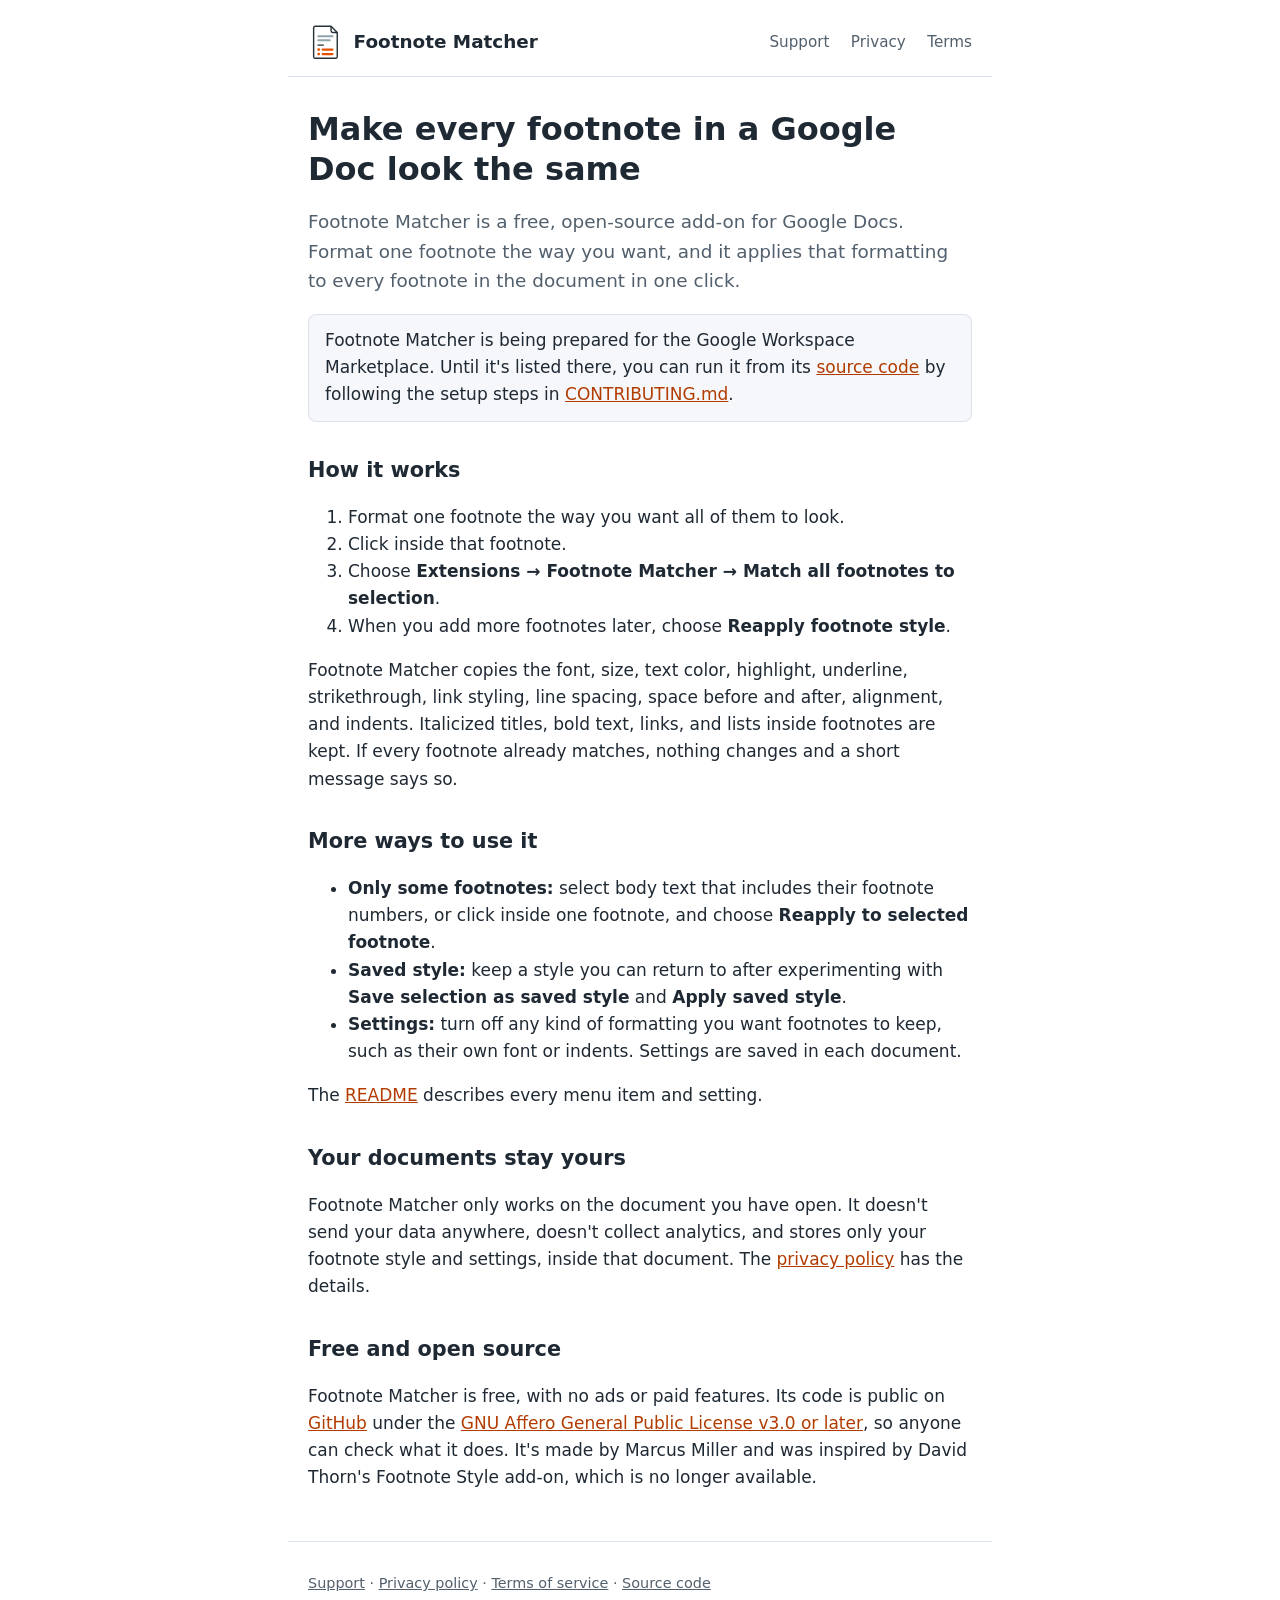
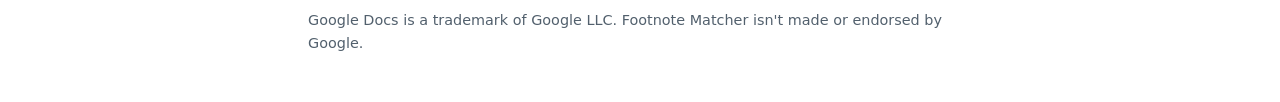
==== site/index.html @ 3d248acb "Add a website and Marketplace listing materials Add site/, a static website for footnote-matcher.mil" ====
<!DOCTYPE html>
<!--
  Footnote Matcher website
  Copyright (C) 2026 Marcus Miller
  SPDX-License-Identifier: AGPL-3.0-or-later
  Licensed under the GNU Affero General Public License v3.0 or later.
  See the LICENSE file or <https://www.gnu.org/licenses/>.
-->
<html lang="en">
<head>
  <meta charset="utf-8">
  <meta name="viewport" content="width=device-width, initial-scale=1">
  <title>Footnote Matcher: make every footnote in a Google Doc look the same</title>
  <meta name="description" content="Footnote Matcher is a free, open-source add-on for Google Docs that copies one footnote's formatting to every footnote in the document.">
  <link rel="icon" href="assets/icon.svg" type="image/svg+xml">
  <link rel="stylesheet" href="style.css">
</head>
<body>
  <header>
    <a class="home" href="./"><img src="assets/icon.svg" alt="">Footnote Matcher</a>
    <nav aria-label="Site">
      <a href="support.html">Support</a>
      <a href="privacy.html">Privacy</a>
      <a href="terms.html">Terms</a>
    </nav>
  </header>

  <main>
    <h1>Make every footnote in a Google Doc look the same</h1>
    <p class="lead">Footnote Matcher is a free, open-source add-on for Google Docs. Format one footnote the way you want, and it applies that formatting to every footnote in the document in one click.</p>

    <p class="status">Footnote Matcher is being prepared for the Google Workspace Marketplace. Until it's listed there, you can run it from its <a href="https://github.com/Tanman310/Footnote-Matcher">source code</a> by following the setup steps in <a href="https://github.com/Tanman310/Footnote-Matcher/blob/main/CONTRIBUTING.md#development-setup">CONTRIBUTING.md</a>.</p>

    <h2>How it works</h2>
    <ol>
      <li>Format one footnote the way you want all of them to look.</li>
      <li>Click inside that footnote.</li>
      <li>Choose <strong>Extensions → Footnote Matcher → Match all footnotes to selection</strong>.</li>
      <li>When you add more footnotes later, choose <strong>Reapply footnote style</strong>.</li>
    </ol>
    <p>Footnote Matcher copies the font, size, text color, highlight, underline, strikethrough, link styling, line spacing, space before and after, alignment, and indents. Italicized titles, bold text, links, and lists inside footnotes are kept. If every footnote already matches, nothing changes and a short message says so.</p>

    <h2>More ways to use it</h2>
    <ul>
      <li><strong>Only some footnotes:</strong> select body text that includes their footnote numbers, or click inside one footnote, and choose <strong>Reapply to selected footnote</strong>.</li>
      <li><strong>Saved style:</strong> keep a style you can return to after experimenting with <strong>Save selection as saved style</strong> and <strong>Apply saved style</strong>.</li>
      <li><strong>Settings:</strong> turn off any kind of formatting you want footnotes to keep, such as their own font or indents. Settings are saved in each document.</li>
    </ul>
    <p>The <a href="https://github.com/Tanman310/Footnote-Matcher#readme">README</a> describes every menu item and setting.</p>

    <h2>Your documents stay yours</h2>
    <p>Footnote Matcher only works on the document you have open. It doesn't send your data anywhere, doesn't collect analytics, and stores only your footnote style and settings, inside that document. The <a href="privacy.html">privacy policy</a> has the details.</p>

    <h2>Free and open source</h2>
    <p>Footnote Matcher is free, with no ads or paid features. Its code is public on <a href="https://github.com/Tanman310/Footnote-Matcher">GitHub</a> under the <a href="https://github.com/Tanman310/Footnote-Matcher/blob/main/LICENSE">GNU Affero General Public License v3.0 or later</a>, so anyone can check what it does. It's made by Marcus Miller and was inspired by David Thorn's Footnote Style add-on, which is no longer available.</p>
  </main>

  <footer>
    <p><a href="support.html">Support</a> · <a href="privacy.html">Privacy policy</a> · <a href="terms.html">Terms of service</a> · <a href="https://github.com/Tanman310/Footnote-Matcher">Source code</a></p>
    <p>Google Docs is a trademark of Google LLC. Footnote Matcher isn't made or endorsed by Google.</p>
  </footer>
</body>
</html>
---- site/style.css ----
/*
 * Footnote Matcher website
 * Copyright (C) 2026 Marcus Miller
 * SPDX-License-Identifier: AGPL-3.0-or-later
 * Licensed under the GNU Affero General Public License v3.0 or later.
 * See the LICENSE file or <https://www.gnu.org/licenses/>.
 */

:root {
  --text: #1f2933;
  --muted: #52606d;
  --accent: #b23c00;
  --border: #d9e2ec;
  --background: #ffffff;
  --panel: #f5f7fa;
}

@media (prefers-color-scheme: dark) {
  :root {
    --text: #e4e7eb;
    --muted: #9aa5b1;
    --accent: #ff9e5e;
    --border: #3e4c59;
    --background: #121820;
    --panel: #1c2530;
  }
}

* { box-sizing: border-box; }

body {
  margin: 0;
  font-family: system-ui, -apple-system, "Segoe UI", Roboto, sans-serif;
  font-size: 17px;
  line-height: 1.6;
  color: var(--text);
  background: var(--background);
}

header, main, footer {
  max-width: 44rem;
  margin: 0 auto;
  padding: 0 1.25rem;
}

header {
  display: flex;
  align-items: center;
  gap: 0.75rem;
  padding-top: 1.5rem;
  padding-bottom: 1rem;
  border-bottom: 1px solid var(--border);
}

header a.home {
  display: flex;
  align-items: center;
  gap: 0.6rem;
  color: var(--text);
  font-weight: 600;
  font-size: 1.15rem;
  text-decoration: none;
}

header img { width: 36px; height: 36px; }

nav { margin-left: auto; }

nav a {
  margin-left: 1rem;
  color: var(--muted);
  text-decoration: none;
  font-size: 0.95rem;
}

nav a:hover, nav a[aria-current="page"] { color: var(--text); text-decoration: underline; }

main { padding-top: 1.5rem; padding-bottom: 2rem; }

h1 { font-size: 2rem; line-height: 1.25; margin: 0.5rem 0 1rem; }
h2 { font-size: 1.3rem; margin: 2rem 0 0.5rem; }

a { color: var(--accent); }

.lead { font-size: 1.15rem; color: var(--muted); }

.updated { color: var(--muted); font-size: 0.95rem; }

.status {
  background: var(--panel);
  border: 1px solid var(--border);
  border-radius: 8px;
  padding: 0.75rem 1rem;
}

code {
  font-size: 0.95em;
  background: var(--panel);
  padding: 0.1em 0.3em;
  border-radius: 4px;
}

footer {
  padding-top: 1rem;
  padding-bottom: 2rem;
  border-top: 1px solid var(--border);
  color: var(--muted);
  font-size: 0.9rem;
}

footer a { color: var(--muted); }

@media (max-width: 560px) {
  header { flex-wrap: wrap; }
  nav { margin-left: 0; width: 100%; }
  nav a { margin-left: 0; margin-right: 1rem; }
}
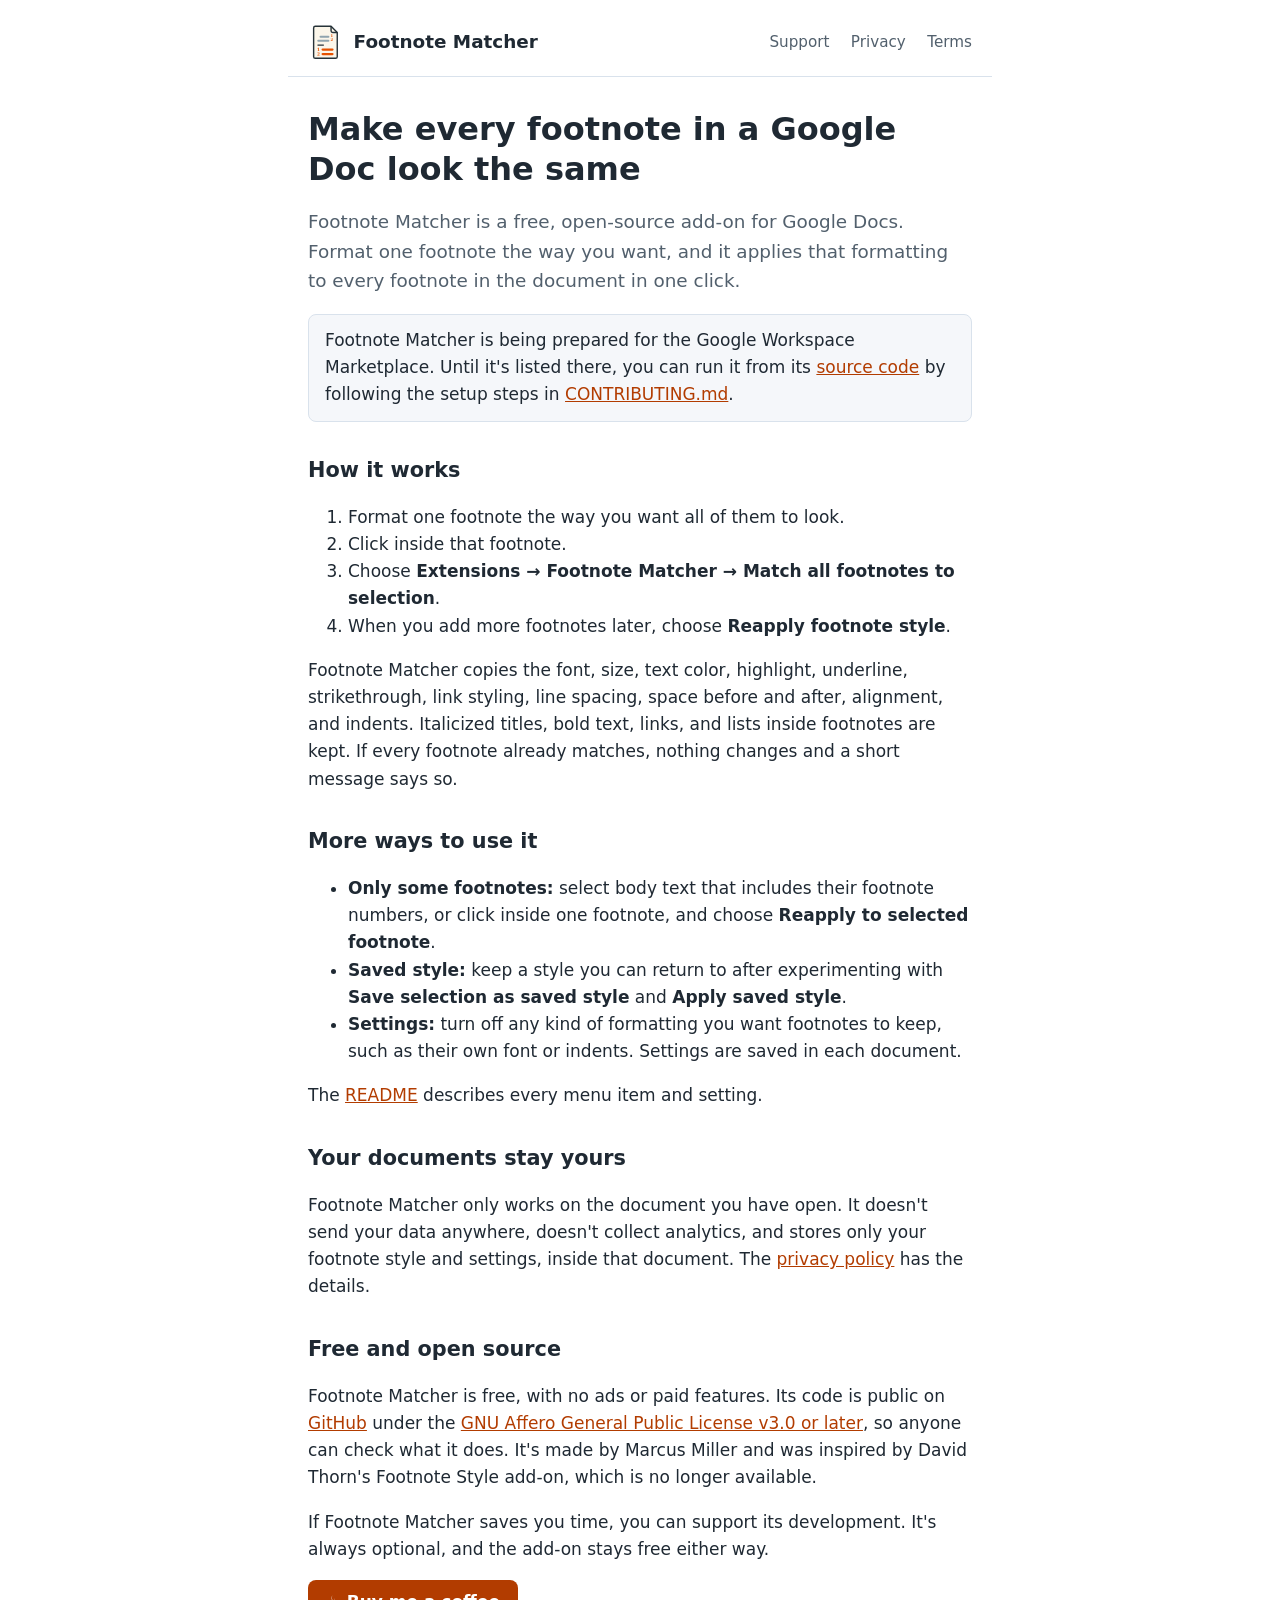
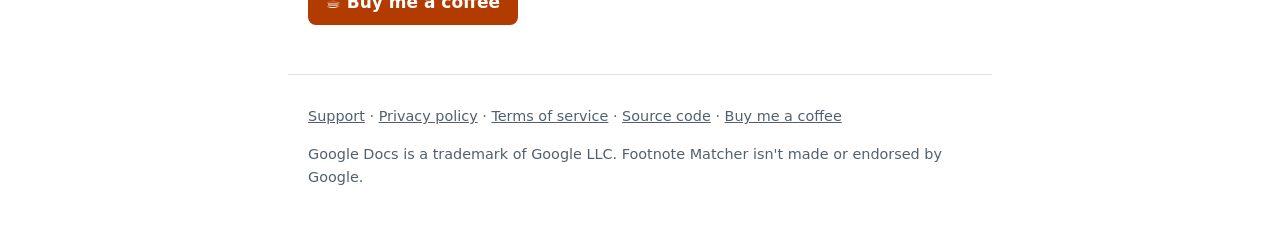
==== commit bf8e10a2: "Add a Buy Me a Coffee link to the website Add a "Buy me a coffee" button under "Free and open source" ====
--- a/site/index.html
+++ b/site/index.html
@@ -53,10 +53,12 @@
 
     <h2>Free and open source</h2>
     <p>Footnote Matcher is free, with no ads or paid features. Its code is public on <a href="https://github.com/Tanman310/Footnote-Matcher">GitHub</a> under the <a href="https://github.com/Tanman310/Footnote-Matcher/blob/main/LICENSE">GNU Affero General Public License v3.0 or later</a>, so anyone can check what it does. It's made by Marcus Miller and was inspired by David Thorn's Footnote Style add-on, which is no longer available.</p>
+    <p>If Footnote Matcher saves you time, you can support its development. It's always optional, and the add-on stays free either way.</p>
+    <p><a class="button" href="https://buymeacoffee.com/tanman310">☕ Buy me a coffee</a></p>
   </main>
 
   <footer>
-    <p><a href="support.html">Support</a> · <a href="privacy.html">Privacy policy</a> · <a href="terms.html">Terms of service</a> · <a href="https://github.com/Tanman310/Footnote-Matcher">Source code</a></p>
+    <p><a href="support.html">Support</a> · <a href="privacy.html">Privacy policy</a> · <a href="terms.html">Terms of service</a> · <a href="https://github.com/Tanman310/Footnote-Matcher">Source code</a> · <a href="https://buymeacoffee.com/tanman310">Buy me a coffee</a></p>
     <p>Google Docs is a trademark of Google LLC. Footnote Matcher isn't made or endorsed by Google.</p>
   </footer>
 </body>
--- a/site/style.css
+++ b/site/style.css
@@ -93,6 +93,18 @@
   padding: 0.75rem 1rem;
 }
 
+.button {
+  display: inline-block;
+  padding: 0.55rem 1.1rem;
+  border-radius: 8px;
+  background: var(--accent);
+  color: var(--background);
+  font-weight: 600;
+  text-decoration: none;
+}
+
+.button:hover, .button:focus-visible { opacity: 0.9; text-decoration: underline; }
+
 code {
   font-size: 0.95em;
   background: var(--panel);
